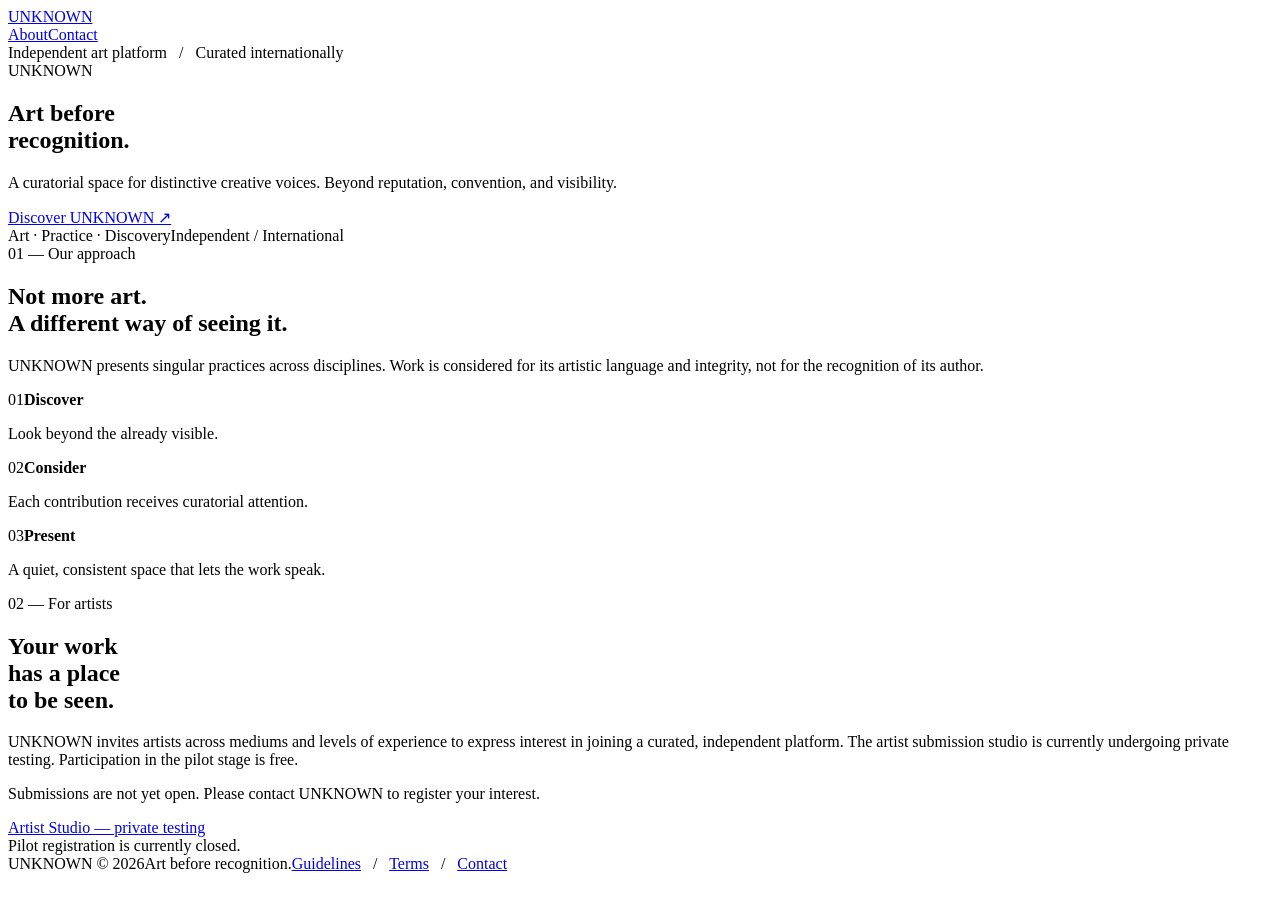
==== index.html @ f6e63b22 "Publish UNKNOWN public preview index.html" ====
<!doctype html><html lang="en"><head><meta charset="utf-8"><meta name="viewport" content="width=device-width,initial-scale=1"><meta name="description" content="UNKNOWN — an independent curatorial art platform. Art before recognition."><title>UNKNOWN — Art before recognition</title><link rel="stylesheet" href="style.css"></head><body><header><a class="brand" href="index.html">UNKNOWN</a><nav class="nav"><a href="about.html">About</a><a href="contact.html">Contact</a></nav></header><div class="wrap"><main><section class="hero"><div class="eyebrow">Independent art platform &nbsp; / &nbsp; Curated internationally</div><div class="hero-center"><div class="hero-word" aria-label="UNKNOWN">UNKNOWN</div><div class="hero-under"><h1>Art before<br>recognition.</h1><div><p>A curatorial space for distinctive creative voices. Beyond reputation, convention, and visibility.</p><a class="link" href="about.html">Discover UNKNOWN ↗</a></div></div></div><div class="hero-bottom"><span class="eyebrow">Art · Practice · Discovery</span><span class="eyebrow">Independent / International</span></div></section><section class="feature" id="approach"><div class="label">01 — Our approach</div><div><h2>Not more art.<br>A different way of seeing it.</h2><p class="body">UNKNOWN presents singular practices across disciplines. Work is considered for its artistic language and integrity, not for the recognition of its author.</p><div class="mini-row"><div><span class="eyebrow">01</span><strong>Discover</strong><p>Look beyond the already visible.</p></div><div><span class="eyebrow">02</span><strong>Consider</strong><p>Each contribution receives curatorial attention.</p></div><div><span class="eyebrow">03</span><strong>Present</strong><p>A quiet, consistent space that lets the work speak.</p></div></div></div></section><section class="entry" id="artists"><div><span class="label">02 — For artists</span><h2>Your work<br>has a place<br>to be seen.</h2></div><div class="entry-right"><p>UNKNOWN invites artists across mediums and levels of experience to express interest in joining a curated, independent platform. The artist submission studio is currently undergoing private testing. Participation in the pilot stage is free.</p><p>Submissions are not yet open. Please contact UNKNOWN to register your interest.</p><a class="email" href="contact.html">Artist Studio — private testing</a><div class="plain">Pilot registration is currently closed.</div></div></section></main><footer class="footer"><span>UNKNOWN © 2026</span><span>Art before recognition.</span><span><a href="guidelines.html">Guidelines</a> &nbsp; / &nbsp; <a href="terms.html">Terms</a> &nbsp; / &nbsp; <a href="contact.html">Contact</a></span></footer></div></body></html>
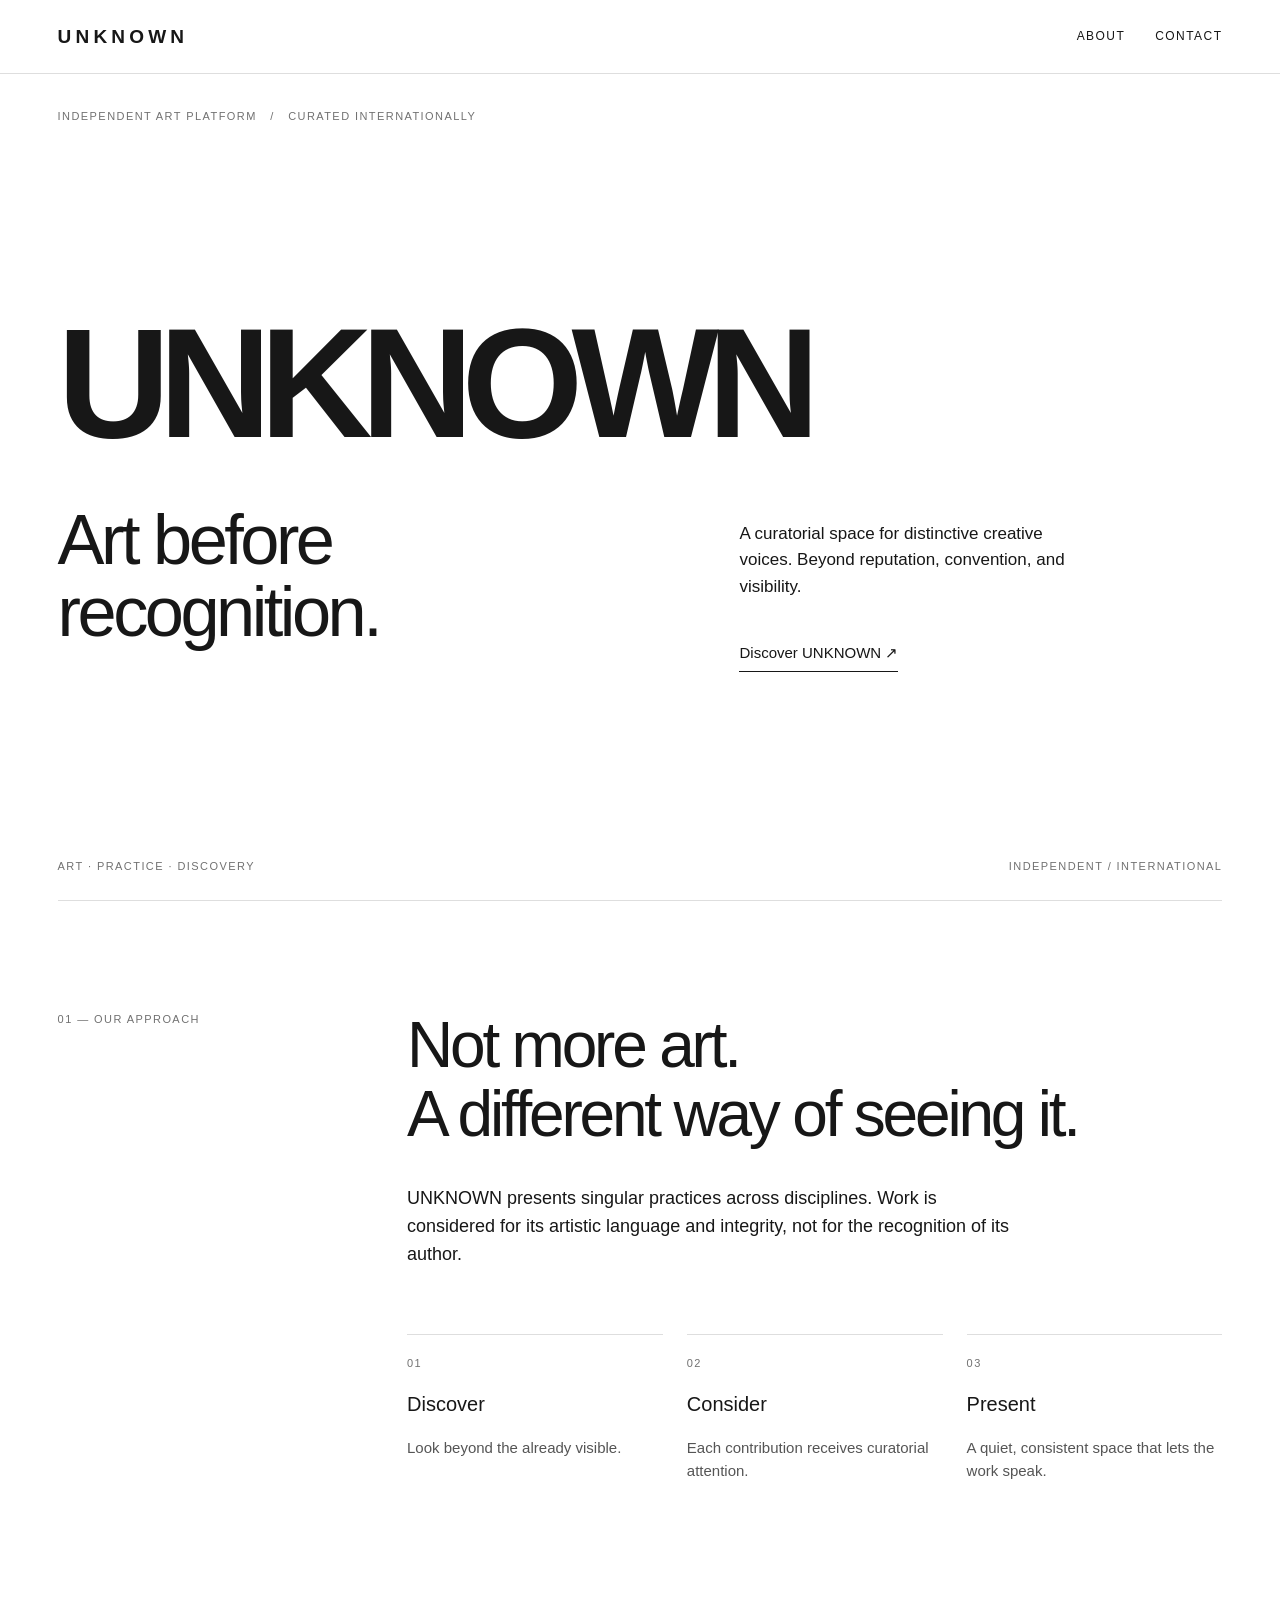
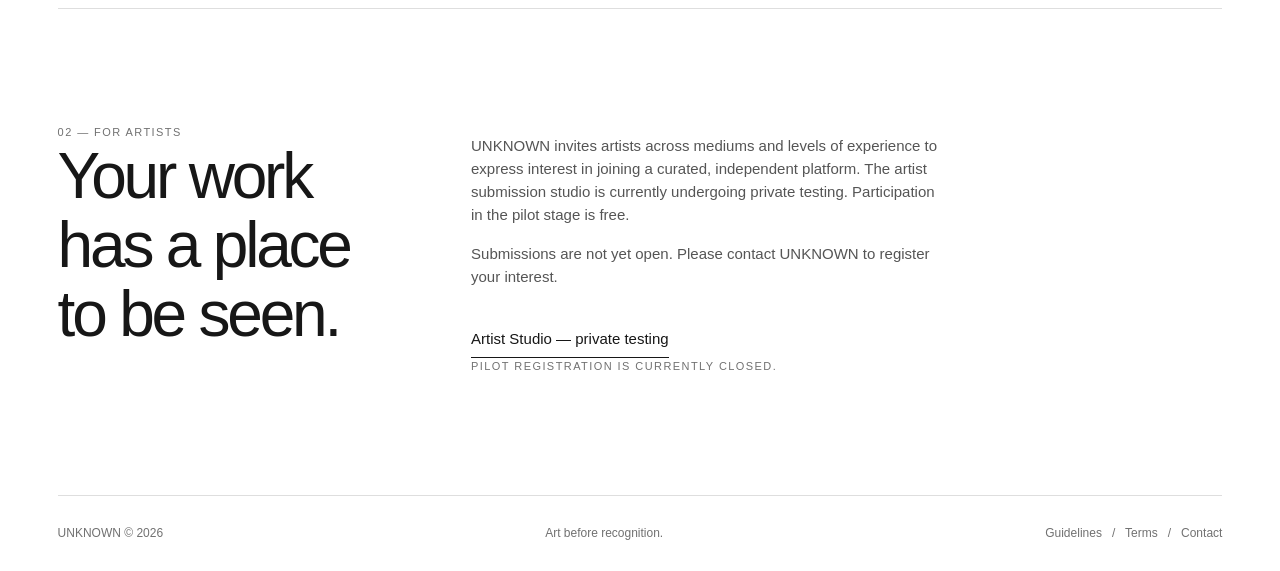
==== commit 8be25283: "Fix UNKNOWN preview appearance with embedded stylesheet" ====
--- a/index.html
+++ b/index.html
@@ -1 +1 @@
-<!doctype html><html lang="en"><head><meta charset="utf-8"><meta name="viewport" content="width=device-width,initial-scale=1"><meta name="description" content="UNKNOWN — an independent curatorial art platform. Art before recognition."><title>UNKNOWN — Art before recognition</title><link rel="stylesheet" href="style.css"></head><body><header><a class="brand" href="index.html">UNKNOWN</a><nav class="nav"><a href="about.html">About</a><a href="contact.html">Contact</a></nav></header><div class="wrap"><main><section class="hero"><div class="eyebrow">Independent art platform &nbsp; / &nbsp; Curated internationally</div><div class="hero-center"><div class="hero-word" aria-label="UNKNOWN">UNKNOWN</div><div class="hero-under"><h1>Art before<br>recognition.</h1><div><p>A curatorial space for distinctive creative voices. Beyond reputation, convention, and visibility.</p><a class="link" href="about.html">Discover UNKNOWN ↗</a></div></div></div><div class="hero-bottom"><span class="eyebrow">Art · Practice · Discovery</span><span class="eyebrow">Independent / International</span></div></section><section class="feature" id="approach"><div class="label">01 — Our approach</div><div><h2>Not more art.<br>A different way of seeing it.</h2><p class="body">UNKNOWN presents singular practices across disciplines. Work is considered for its artistic language and integrity, not for the recognition of its author.</p><div class="mini-row"><div><span class="eyebrow">01</span><strong>Discover</strong><p>Look beyond the already visible.</p></div><div><span class="eyebrow">02</span><strong>Consider</strong><p>Each contribution receives curatorial attention.</p></div><div><span class="eyebrow">03</span><strong>Present</strong><p>A quiet, consistent space that lets the work speak.</p></div></div></div></section><section class="entry" id="artists"><div><span class="label">02 — For artists</span><h2>Your work<br>has a place<br>to be seen.</h2></div><div class="entry-right"><p>UNKNOWN invites artists across mediums and levels of experience to express interest in joining a curated, independent platform. The artist submission studio is currently undergoing private testing. Participation in the pilot stage is free.</p><p>Submissions are not yet open. Please contact UNKNOWN to register your interest.</p><a class="email" href="contact.html">Artist Studio — private testing</a><div class="plain">Pilot registration is currently closed.</div></div></section></main><footer class="footer"><span>UNKNOWN © 2026</span><span>Art before recognition.</span><span><a href="guidelines.html">Guidelines</a> &nbsp; / &nbsp; <a href="terms.html">Terms</a> &nbsp; / &nbsp; <a href="contact.html">Contact</a></span></footer></div></body></html>+<!doctype html><html lang="en"><head><meta charset="utf-8"><meta name="viewport" content="width=device-width,initial-scale=1"><meta name="description" content="UNKNOWN — an independent curatorial art platform. Art before recognition."><title>UNKNOWN — Art before recognition</title><style>:root{--ink:#171717;--paper:#fff;--sub:#717171;--line:#dedede}*{box-sizing:border-box}html{scroll-behavior:smooth}body{margin:0;background:var(--paper);color:var(--ink);font-family:Arial,Helvetica,sans-serif;font-size:15px;line-height:1.55}a{color:inherit;text-decoration:none}a:hover{text-decoration:underline}header{height:74px;padding:0 4.5%;display:flex;align-items:center;justify-content:space-between;border-bottom:1px solid var(--line)}.brand{font-size:19px;font-weight:650;letter-spacing:.22em}.nav{display:flex;gap:30px;font-size:12px;text-transform:uppercase;letter-spacing:.12em}.wrap{margin:auto;max-width:1600px;padding:0 4.5%}.hero{min-height:calc(100vh - 74px);display:flex;flex-direction:column;justify-content:space-between;padding:34px 0 25px}.eyebrow,.label,.plain{font-size:11px;letter-spacing:.13em;text-transform:uppercase;color:var(--sub)}.hero-center{margin:auto 0;width:100%}.hero-word{font-size:clamp(55px,12.2vw,210px);letter-spacing:-.075em;line-height:.93;font-weight:560;white-space:nowrap}.hero-under{display:grid;grid-template-columns:1.2fr 1fr;gap:8vw;padding-top:48px}.hero-under h1{font-size:clamp(34px,5.5vw,78px);font-weight:500;letter-spacing:-.05em;line-height:1.03;margin:0}.hero-under p{max-width:355px;font-size:17px}.link,.email{display:inline-block;margin-top:24px;border-bottom:1px solid var(--ink);padding-bottom:7px}.hero-bottom{display:flex;justify-content:space-between;gap:15px}.feature,.entry{display:grid;grid-template-columns:30% 70%;gap:0;padding:110px 0;border-top:1px solid var(--line)}h2{font-size:clamp(30px,5vw,67px);line-height:1.08;letter-spacing:-.05em;font-weight:450;margin:0 0 36px}.body{font-size:18px;max-width:620px}.mini-row{display:grid;grid-template-columns:repeat(3,minmax(0,1fr));gap:24px;margin-top:65px}.mini-row>div{border-top:1px solid var(--line);padding-top:15px}.mini-row strong{display:block;font-size:20px;font-weight:450;margin:16px 0}.mini-row p,.entry-right p{color:#555;max-width:470px}.entry-right{padding-left:5vw}.footer{border-top:1px solid var(--line);display:flex;justify-content:space-between;gap:20px;padding:28px 0;font-size:12px;color:var(--sub)}main>section:not(.hero){min-height:40vh}main:has(.page) {min-height:75vh}.page{max-width:860px;padding:80px 0 120px}.page h1{font-size:clamp(40px,7vw,86px);font-weight:500;letter-spacing:-.06em}.page p,.page li{font-size:17px;line-height:1.75}.page a{text-decoration:underline}@media(max-width:720px){header{height:65px;padding:0 5%}.wrap{padding:0 5%}.nav{gap:13px;font-size:10px}.brand{font-size:16px}.hero{min-height:calc(100svh - 65px)}.hero-word{font-size:13.2vw}.hero-under{grid-template-columns:1fr;gap:17px;padding-top:38px}.hero-under p{font-size:15px}.hero-bottom{flex-wrap:wrap}.feature,.entry{grid-template-columns:1fr;gap:30px;padding:75px 0}.mini-row{grid-template-columns:1fr;margin-top:40px}.entry-right{padding-left:0}.footer{flex-wrap:wrap}.page{padding:55px 0 90px}}</style></head><body><header><a class="brand" href="index.html">UNKNOWN</a><nav class="nav"><a href="about.html">About</a><a href="contact.html">Contact</a></nav></header><div class="wrap"><main><section class="hero"><div class="eyebrow">Independent art platform &nbsp; / &nbsp; Curated internationally</div><div class="hero-center"><div class="hero-word" aria-label="UNKNOWN">UNKNOWN</div><div class="hero-under"><h1>Art before<br>recognition.</h1><div><p>A curatorial space for distinctive creative voices. Beyond reputation, convention, and visibility.</p><a class="link" href="about.html">Discover UNKNOWN ↗</a></div></div></div><div class="hero-bottom"><span class="eyebrow">Art · Practice · Discovery</span><span class="eyebrow">Independent / International</span></div></section><section class="feature" id="approach"><div class="label">01 — Our approach</div><div><h2>Not more art.<br>A different way of seeing it.</h2><p class="body">UNKNOWN presents singular practices across disciplines. Work is considered for its artistic language and integrity, not for the recognition of its author.</p><div class="mini-row"><div><span class="eyebrow">01</span><strong>Discover</strong><p>Look beyond the already visible.</p></div><div><span class="eyebrow">02</span><strong>Consider</strong><p>Each contribution receives curatorial attention.</p></div><div><span class="eyebrow">03</span><strong>Present</strong><p>A quiet, consistent space that lets the work speak.</p></div></div></div></section><section class="entry" id="artists"><div><span class="label">02 — For artists</span><h2>Your work<br>has a place<br>to be seen.</h2></div><div class="entry-right"><p>UNKNOWN invites artists across mediums and levels of experience to express interest in joining a curated, independent platform. The artist submission studio is currently undergoing private testing. Participation in the pilot stage is free.</p><p>Submissions are not yet open. Please contact UNKNOWN to register your interest.</p><a class="email" href="contact.html">Artist Studio — private testing</a><div class="plain">Pilot registration is currently closed.</div></div></section></main><footer class="footer"><span>UNKNOWN © 2026</span><span>Art before recognition.</span><span><a href="guidelines.html">Guidelines</a> &nbsp; / &nbsp; <a href="terms.html">Terms</a> &nbsp; / &nbsp; <a href="contact.html">Contact</a></span></footer></div></body></html>
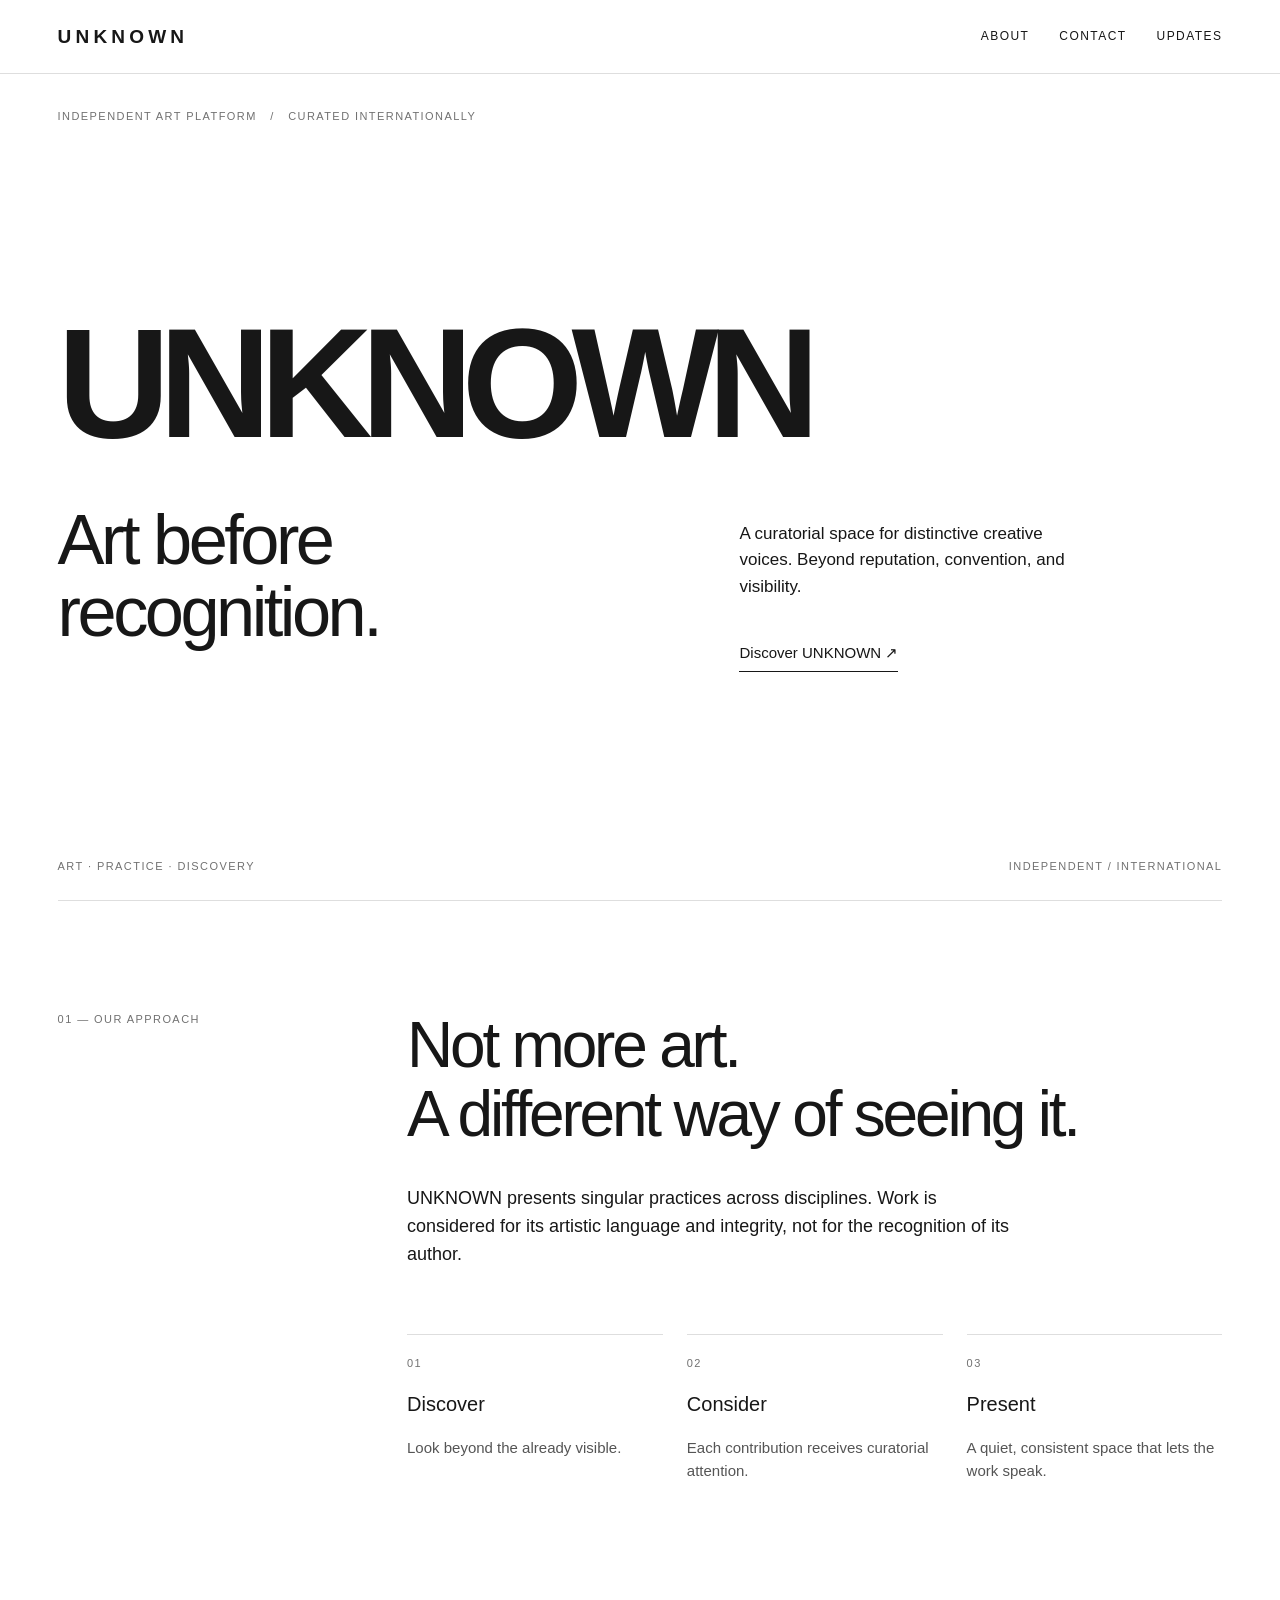
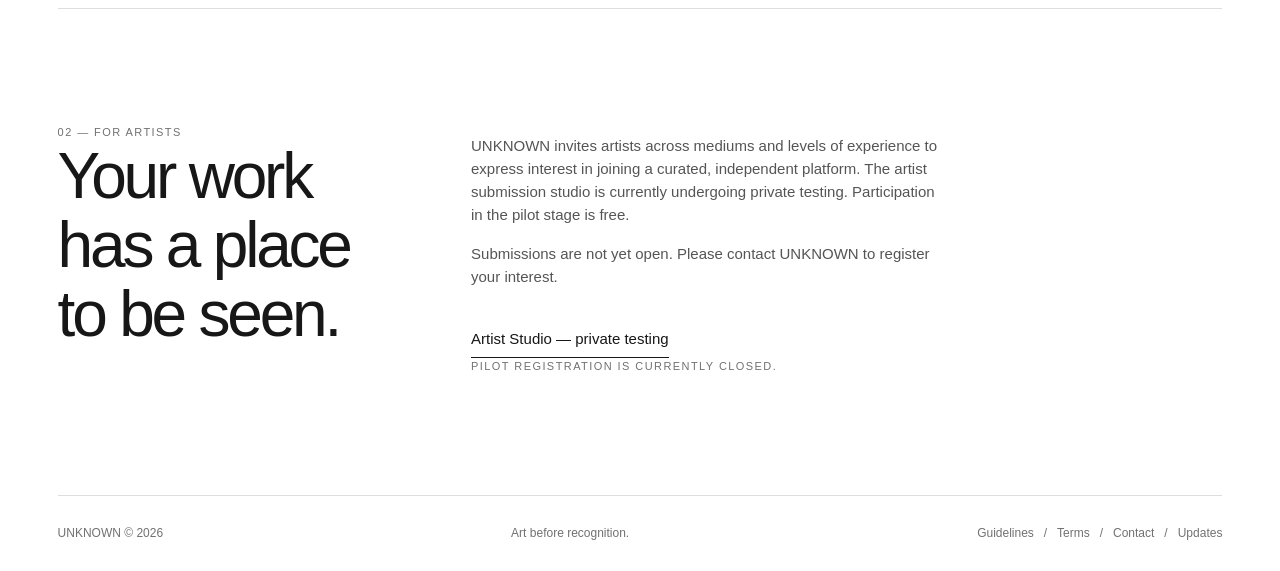
==== commit d0ce86d9: "Link UNKNOWN updates interest form from main navigation" ====
--- a/index.html
+++ b/index.html
@@ -1 +1 @@
-<!doctype html><html lang="en"><head><meta charset="utf-8"><meta name="viewport" content="width=device-width,initial-scale=1"><meta name="description" content="UNKNOWN — an independent curatorial art platform. Art before recognition."><title>UNKNOWN — Art before recognition</title><style>:root{--ink:#171717;--paper:#fff;--sub:#717171;--line:#dedede}*{box-sizing:border-box}html{scroll-behavior:smooth}body{margin:0;background:var(--paper);color:var(--ink);font-family:Arial,Helvetica,sans-serif;font-size:15px;line-height:1.55}a{color:inherit;text-decoration:none}a:hover{text-decoration:underline}header{height:74px;padding:0 4.5%;display:flex;align-items:center;justify-content:space-between;border-bottom:1px solid var(--line)}.brand{font-size:19px;font-weight:650;letter-spacing:.22em}.nav{display:flex;gap:30px;font-size:12px;text-transform:uppercase;letter-spacing:.12em}.wrap{margin:auto;max-width:1600px;padding:0 4.5%}.hero{min-height:calc(100vh - 74px);display:flex;flex-direction:column;justify-content:space-between;padding:34px 0 25px}.eyebrow,.label,.plain{font-size:11px;letter-spacing:.13em;text-transform:uppercase;color:var(--sub)}.hero-center{margin:auto 0;width:100%}.hero-word{font-size:clamp(55px,12.2vw,210px);letter-spacing:-.075em;line-height:.93;font-weight:560;white-space:nowrap}.hero-under{display:grid;grid-template-columns:1.2fr 1fr;gap:8vw;padding-top:48px}.hero-under h1{font-size:clamp(34px,5.5vw,78px);font-weight:500;letter-spacing:-.05em;line-height:1.03;margin:0}.hero-under p{max-width:355px;font-size:17px}.link,.email{display:inline-block;margin-top:24px;border-bottom:1px solid var(--ink);padding-bottom:7px}.hero-bottom{display:flex;justify-content:space-between;gap:15px}.feature,.entry{display:grid;grid-template-columns:30% 70%;gap:0;padding:110px 0;border-top:1px solid var(--line)}h2{font-size:clamp(30px,5vw,67px);line-height:1.08;letter-spacing:-.05em;font-weight:450;margin:0 0 36px}.body{font-size:18px;max-width:620px}.mini-row{display:grid;grid-template-columns:repeat(3,minmax(0,1fr));gap:24px;margin-top:65px}.mini-row>div{border-top:1px solid var(--line);padding-top:15px}.mini-row strong{display:block;font-size:20px;font-weight:450;margin:16px 0}.mini-row p,.entry-right p{color:#555;max-width:470px}.entry-right{padding-left:5vw}.footer{border-top:1px solid var(--line);display:flex;justify-content:space-between;gap:20px;padding:28px 0;font-size:12px;color:var(--sub)}main>section:not(.hero){min-height:40vh}main:has(.page) {min-height:75vh}.page{max-width:860px;padding:80px 0 120px}.page h1{font-size:clamp(40px,7vw,86px);font-weight:500;letter-spacing:-.06em}.page p,.page li{font-size:17px;line-height:1.75}.page a{text-decoration:underline}@media(max-width:720px){header{height:65px;padding:0 5%}.wrap{padding:0 5%}.nav{gap:13px;font-size:10px}.brand{font-size:16px}.hero{min-height:calc(100svh - 65px)}.hero-word{font-size:13.2vw}.hero-under{grid-template-columns:1fr;gap:17px;padding-top:38px}.hero-under p{font-size:15px}.hero-bottom{flex-wrap:wrap}.feature,.entry{grid-template-columns:1fr;gap:30px;padding:75px 0}.mini-row{grid-template-columns:1fr;margin-top:40px}.entry-right{padding-left:0}.footer{flex-wrap:wrap}.page{padding:55px 0 90px}}</style></head><body><header><a class="brand" href="index.html">UNKNOWN</a><nav class="nav"><a href="about.html">About</a><a href="contact.html">Contact</a></nav></header><div class="wrap"><main><section class="hero"><div class="eyebrow">Independent art platform &nbsp; / &nbsp; Curated internationally</div><div class="hero-center"><div class="hero-word" aria-label="UNKNOWN">UNKNOWN</div><div class="hero-under"><h1>Art before<br>recognition.</h1><div><p>A curatorial space for distinctive creative voices. Beyond reputation, convention, and visibility.</p><a class="link" href="about.html">Discover UNKNOWN ↗</a></div></div></div><div class="hero-bottom"><span class="eyebrow">Art · Practice · Discovery</span><span class="eyebrow">Independent / International</span></div></section><section class="feature" id="approach"><div class="label">01 — Our approach</div><div><h2>Not more art.<br>A different way of seeing it.</h2><p class="body">UNKNOWN presents singular practices across disciplines. Work is considered for its artistic language and integrity, not for the recognition of its author.</p><div class="mini-row"><div><span class="eyebrow">01</span><strong>Discover</strong><p>Look beyond the already visible.</p></div><div><span class="eyebrow">02</span><strong>Consider</strong><p>Each contribution receives curatorial attention.</p></div><div><span class="eyebrow">03</span><strong>Present</strong><p>A quiet, consistent space that lets the work speak.</p></div></div></div></section><section class="entry" id="artists"><div><span class="label">02 — For artists</span><h2>Your work<br>has a place<br>to be seen.</h2></div><div class="entry-right"><p>UNKNOWN invites artists across mediums and levels of experience to express interest in joining a curated, independent platform. The artist submission studio is currently undergoing private testing. Participation in the pilot stage is free.</p><p>Submissions are not yet open. Please contact UNKNOWN to register your interest.</p><a class="email" href="contact.html">Artist Studio — private testing</a><div class="plain">Pilot registration is currently closed.</div></div></section></main><footer class="footer"><span>UNKNOWN © 2026</span><span>Art before recognition.</span><span><a href="guidelines.html">Guidelines</a> &nbsp; / &nbsp; <a href="terms.html">Terms</a> &nbsp; / &nbsp; <a href="contact.html">Contact</a></span></footer></div></body></html>+<!doctype html><html lang="en"><head><meta charset="utf-8"><meta name="viewport" content="width=device-width,initial-scale=1"><meta name="description" content="UNKNOWN — an independent curatorial art platform. Art before recognition."><title>UNKNOWN — Art before recognition</title><style>:root{--ink:#171717;--paper:#fff;--sub:#717171;--line:#dedede}*{box-sizing:border-box}html{scroll-behavior:smooth}body{margin:0;background:var(--paper);color:var(--ink);font-family:Arial,Helvetica,sans-serif;font-size:15px;line-height:1.55}a{color:inherit;text-decoration:none}a:hover{text-decoration:underline}header{height:74px;padding:0 4.5%;display:flex;align-items:center;justify-content:space-between;border-bottom:1px solid var(--line)}.brand{font-size:19px;font-weight:650;letter-spacing:.22em}.nav{display:flex;gap:30px;font-size:12px;text-transform:uppercase;letter-spacing:.12em}.wrap{margin:auto;max-width:1600px;padding:0 4.5%}.hero{min-height:calc(100vh - 74px);display:flex;flex-direction:column;justify-content:space-between;padding:34px 0 25px}.eyebrow,.label,.plain{font-size:11px;letter-spacing:.13em;text-transform:uppercase;color:var(--sub)}.hero-center{margin:auto 0;width:100%}.hero-word{font-size:clamp(55px,12.2vw,210px);letter-spacing:-.075em;line-height:.93;font-weight:560;white-space:nowrap}.hero-under{display:grid;grid-template-columns:1.2fr 1fr;gap:8vw;padding-top:48px}.hero-under h1{font-size:clamp(34px,5.5vw,78px);font-weight:500;letter-spacing:-.05em;line-height:1.03;margin:0}.hero-under p{max-width:355px;font-size:17px}.link,.email{display:inline-block;margin-top:24px;border-bottom:1px solid var(--ink);padding-bottom:7px}.hero-bottom{display:flex;justify-content:space-between;gap:15px}.feature,.entry{display:grid;grid-template-columns:30% 70%;gap:0;padding:110px 0;border-top:1px solid var(--line)}h2{font-size:clamp(30px,5vw,67px);line-height:1.08;letter-spacing:-.05em;font-weight:450;margin:0 0 36px}.body{font-size:18px;max-width:620px}.mini-row{display:grid;grid-template-columns:repeat(3,minmax(0,1fr));gap:24px;margin-top:65px}.mini-row>div{border-top:1px solid var(--line);padding-top:15px}.mini-row strong{display:block;font-size:20px;font-weight:450;margin:16px 0}.mini-row p,.entry-right p{color:#555;max-width:470px}.entry-right{padding-left:5vw}.footer{border-top:1px solid var(--line);display:flex;justify-content:space-between;gap:20px;padding:28px 0;font-size:12px;color:var(--sub)}main>section:not(.hero){min-height:40vh}main:has(.page) {min-height:75vh}.page{max-width:860px;padding:80px 0 120px}.page h1{font-size:clamp(40px,7vw,86px);font-weight:500;letter-spacing:-.06em}.page p,.page li{font-size:17px;line-height:1.75}.page a{text-decoration:underline}@media(max-width:720px){header{height:65px;padding:0 5%}.wrap{padding:0 5%}.nav{gap:13px;font-size:10px}.brand{font-size:16px}.hero{min-height:calc(100svh - 65px)}.hero-word{font-size:13.2vw}.hero-under{grid-template-columns:1fr;gap:17px;padding-top:38px}.hero-under p{font-size:15px}.hero-bottom{flex-wrap:wrap}.feature,.entry{grid-template-columns:1fr;gap:30px;padding:75px 0}.mini-row{grid-template-columns:1fr;margin-top:40px}.entry-right{padding-left:0}.footer{flex-wrap:wrap}.page{padding:55px 0 90px}}</style></head><body><header><a class="brand" href="index.html">UNKNOWN</a><nav class="nav"><a href="about.html">About</a><a href="contact.html">Contact</a><a href="updates.html">Updates</a></nav></header><div class="wrap"><main><section class="hero"><div class="eyebrow">Independent art platform &nbsp; / &nbsp; Curated internationally</div><div class="hero-center"><div class="hero-word" aria-label="UNKNOWN">UNKNOWN</div><div class="hero-under"><h1>Art before<br>recognition.</h1><div><p>A curatorial space for distinctive creative voices. Beyond reputation, convention, and visibility.</p><a class="link" href="about.html">Discover UNKNOWN ↗</a></div></div></div><div class="hero-bottom"><span class="eyebrow">Art · Practice · Discovery</span><span class="eyebrow">Independent / International</span></div></section><section class="feature" id="approach"><div class="label">01 — Our approach</div><div><h2>Not more art.<br>A different way of seeing it.</h2><p class="body">UNKNOWN presents singular practices across disciplines. Work is considered for its artistic language and integrity, not for the recognition of its author.</p><div class="mini-row"><div><span class="eyebrow">01</span><strong>Discover</strong><p>Look beyond the already visible.</p></div><div><span class="eyebrow">02</span><strong>Consider</strong><p>Each contribution receives curatorial attention.</p></div><div><span class="eyebrow">03</span><strong>Present</strong><p>A quiet, consistent space that lets the work speak.</p></div></div></div></section><section class="entry" id="artists"><div><span class="label">02 — For artists</span><h2>Your work<br>has a place<br>to be seen.</h2></div><div class="entry-right"><p>UNKNOWN invites artists across mediums and levels of experience to express interest in joining a curated, independent platform. The artist submission studio is currently undergoing private testing. Participation in the pilot stage is free.</p><p>Submissions are not yet open. Please contact UNKNOWN to register your interest.</p><a class="email" href="contact.html">Artist Studio — private testing</a><div class="plain">Pilot registration is currently closed.</div></div></section></main><footer class="footer"><span>UNKNOWN © 2026</span><span>Art before recognition.</span><span><a href="guidelines.html">Guidelines</a> &nbsp; / &nbsp; <a href="terms.html">Terms</a> &nbsp; / &nbsp; <a href="contact.html">Contact</a> &nbsp; / &nbsp; <a href="updates.html">Updates</a></span></footer></div></body></html>
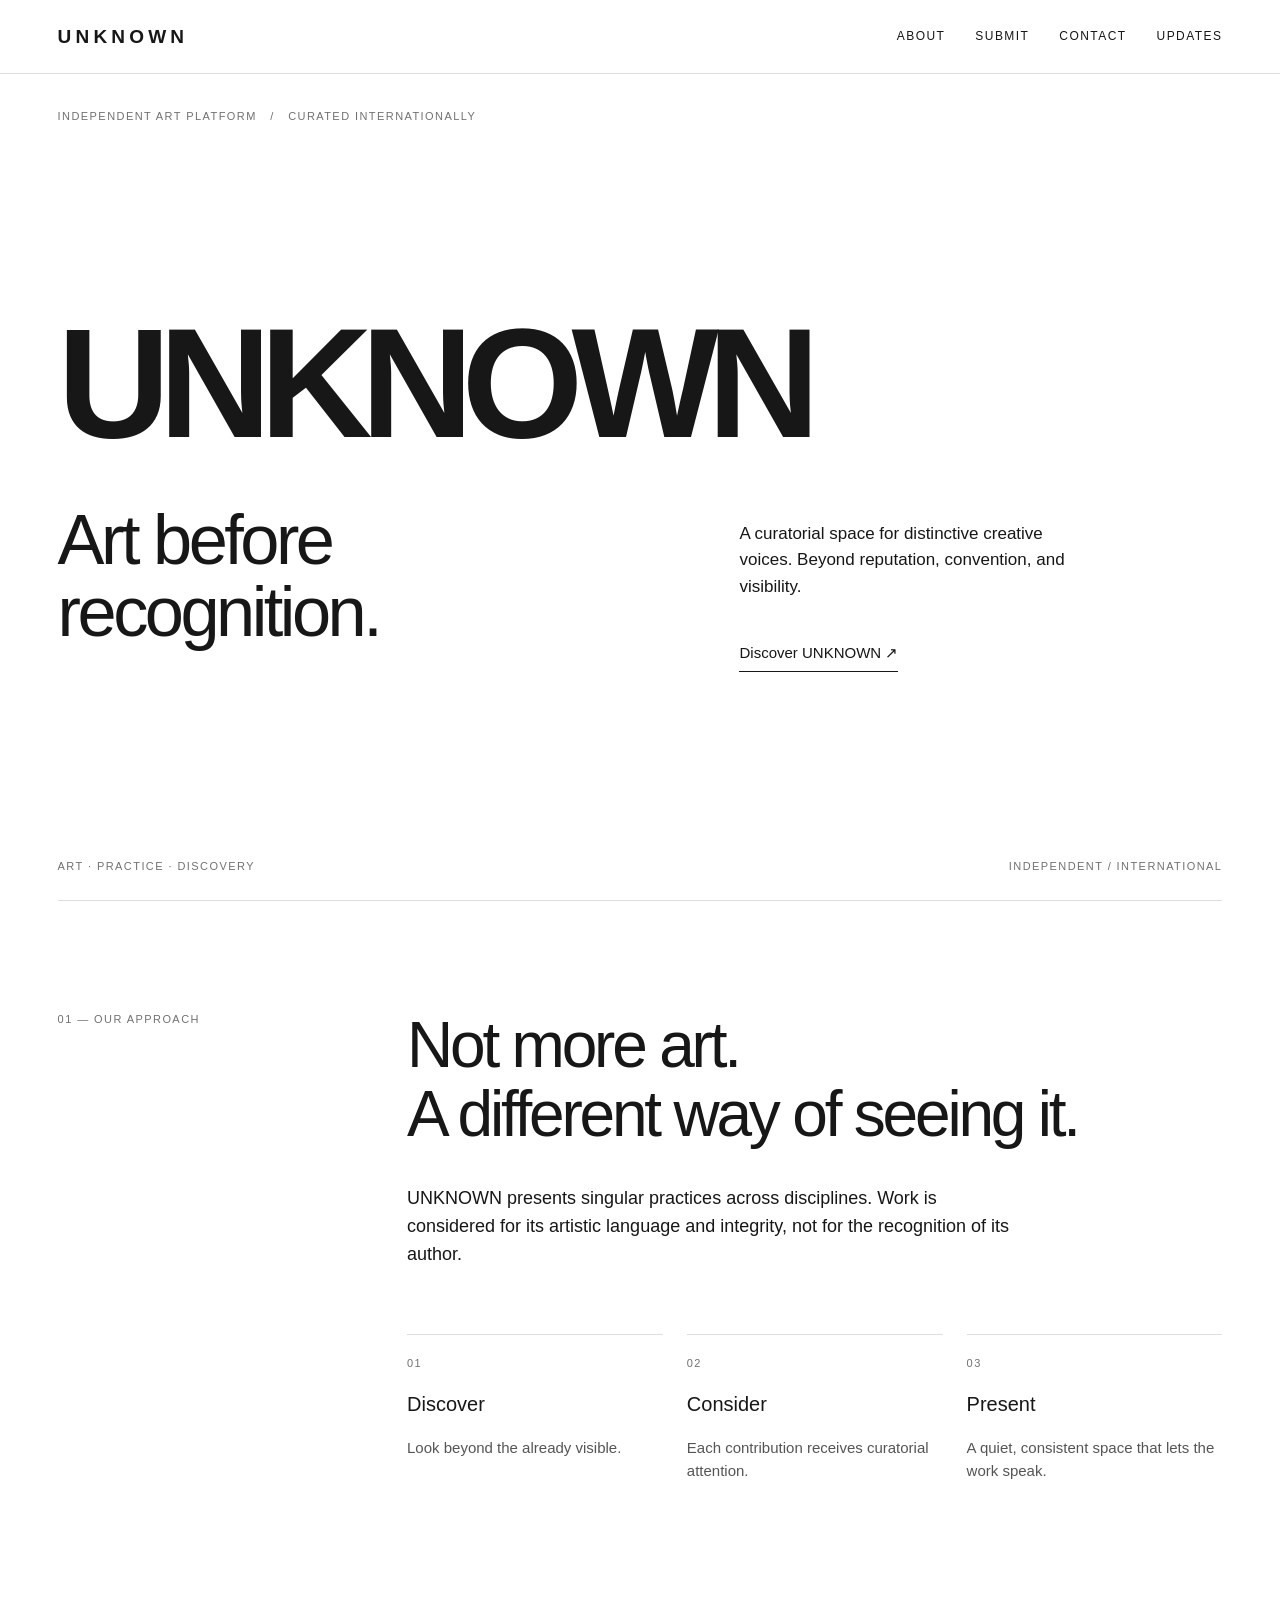
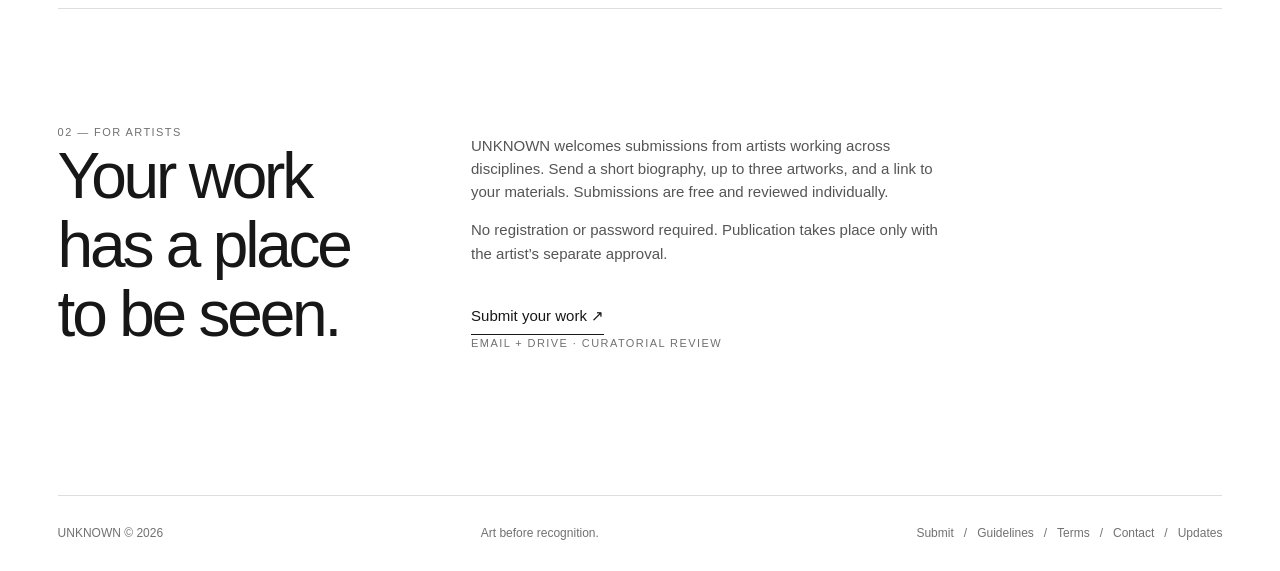
==== commit 6f683bae: "Switch UNKNOWN public submission workflow to email and artist-owned Drive" ====
--- a/index.html
+++ b/index.html
@@ -1 +1 @@
-<!doctype html><html lang="en"><head><meta charset="utf-8"><meta name="viewport" content="width=device-width,initial-scale=1"><meta name="description" content="UNKNOWN — an independent curatorial art platform. Art before recognition."><title>UNKNOWN — Art before recognition</title><style>:root{--ink:#171717;--paper:#fff;--sub:#717171;--line:#dedede}*{box-sizing:border-box}html{scroll-behavior:smooth}body{margin:0;background:var(--paper);color:var(--ink);font-family:Arial,Helvetica,sans-serif;font-size:15px;line-height:1.55}a{color:inherit;text-decoration:none}a:hover{text-decoration:underline}header{height:74px;padding:0 4.5%;display:flex;align-items:center;justify-content:space-between;border-bottom:1px solid var(--line)}.brand{font-size:19px;font-weight:650;letter-spacing:.22em}.nav{display:flex;gap:30px;font-size:12px;text-transform:uppercase;letter-spacing:.12em}.wrap{margin:auto;max-width:1600px;padding:0 4.5%}.hero{min-height:calc(100vh - 74px);display:flex;flex-direction:column;justify-content:space-between;padding:34px 0 25px}.eyebrow,.label,.plain{font-size:11px;letter-spacing:.13em;text-transform:uppercase;color:var(--sub)}.hero-center{margin:auto 0;width:100%}.hero-word{font-size:clamp(55px,12.2vw,210px);letter-spacing:-.075em;line-height:.93;font-weight:560;white-space:nowrap}.hero-under{display:grid;grid-template-columns:1.2fr 1fr;gap:8vw;padding-top:48px}.hero-under h1{font-size:clamp(34px,5.5vw,78px);font-weight:500;letter-spacing:-.05em;line-height:1.03;margin:0}.hero-under p{max-width:355px;font-size:17px}.link,.email{display:inline-block;margin-top:24px;border-bottom:1px solid var(--ink);padding-bottom:7px}.hero-bottom{display:flex;justify-content:space-between;gap:15px}.feature,.entry{display:grid;grid-template-columns:30% 70%;gap:0;padding:110px 0;border-top:1px solid var(--line)}h2{font-size:clamp(30px,5vw,67px);line-height:1.08;letter-spacing:-.05em;font-weight:450;margin:0 0 36px}.body{font-size:18px;max-width:620px}.mini-row{display:grid;grid-template-columns:repeat(3,minmax(0,1fr));gap:24px;margin-top:65px}.mini-row>div{border-top:1px solid var(--line);padding-top:15px}.mini-row strong{display:block;font-size:20px;font-weight:450;margin:16px 0}.mini-row p,.entry-right p{color:#555;max-width:470px}.entry-right{padding-left:5vw}.footer{border-top:1px solid var(--line);display:flex;justify-content:space-between;gap:20px;padding:28px 0;font-size:12px;color:var(--sub)}main>section:not(.hero){min-height:40vh}main:has(.page) {min-height:75vh}.page{max-width:860px;padding:80px 0 120px}.page h1{font-size:clamp(40px,7vw,86px);font-weight:500;letter-spacing:-.06em}.page p,.page li{font-size:17px;line-height:1.75}.page a{text-decoration:underline}@media(max-width:720px){header{height:65px;padding:0 5%}.wrap{padding:0 5%}.nav{gap:13px;font-size:10px}.brand{font-size:16px}.hero{min-height:calc(100svh - 65px)}.hero-word{font-size:13.2vw}.hero-under{grid-template-columns:1fr;gap:17px;padding-top:38px}.hero-under p{font-size:15px}.hero-bottom{flex-wrap:wrap}.feature,.entry{grid-template-columns:1fr;gap:30px;padding:75px 0}.mini-row{grid-template-columns:1fr;margin-top:40px}.entry-right{padding-left:0}.footer{flex-wrap:wrap}.page{padding:55px 0 90px}}</style></head><body><header><a class="brand" href="index.html">UNKNOWN</a><nav class="nav"><a href="about.html">About</a><a href="contact.html">Contact</a><a href="updates.html">Updates</a></nav></header><div class="wrap"><main><section class="hero"><div class="eyebrow">Independent art platform &nbsp; / &nbsp; Curated internationally</div><div class="hero-center"><div class="hero-word" aria-label="UNKNOWN">UNKNOWN</div><div class="hero-under"><h1>Art before<br>recognition.</h1><div><p>A curatorial space for distinctive creative voices. Beyond reputation, convention, and visibility.</p><a class="link" href="about.html">Discover UNKNOWN ↗</a></div></div></div><div class="hero-bottom"><span class="eyebrow">Art · Practice · Discovery</span><span class="eyebrow">Independent / International</span></div></section><section class="feature" id="approach"><div class="label">01 — Our approach</div><div><h2>Not more art.<br>A different way of seeing it.</h2><p class="body">UNKNOWN presents singular practices across disciplines. Work is considered for its artistic language and integrity, not for the recognition of its author.</p><div class="mini-row"><div><span class="eyebrow">01</span><strong>Discover</strong><p>Look beyond the already visible.</p></div><div><span class="eyebrow">02</span><strong>Consider</strong><p>Each contribution receives curatorial attention.</p></div><div><span class="eyebrow">03</span><strong>Present</strong><p>A quiet, consistent space that lets the work speak.</p></div></div></div></section><section class="entry" id="artists"><div><span class="label">02 — For artists</span><h2>Your work<br>has a place<br>to be seen.</h2></div><div class="entry-right"><p>UNKNOWN invites artists across mediums and levels of experience to express interest in joining a curated, independent platform. The artist submission studio is currently undergoing private testing. Participation in the pilot stage is free.</p><p>Submissions are not yet open. Please contact UNKNOWN to register your interest.</p><a class="email" href="contact.html">Artist Studio — private testing</a><div class="plain">Pilot registration is currently closed.</div></div></section></main><footer class="footer"><span>UNKNOWN © 2026</span><span>Art before recognition.</span><span><a href="guidelines.html">Guidelines</a> &nbsp; / &nbsp; <a href="terms.html">Terms</a> &nbsp; / &nbsp; <a href="contact.html">Contact</a> &nbsp; / &nbsp; <a href="updates.html">Updates</a></span></footer></div></body></html>+<!doctype html><html lang="en"><head><meta charset="utf-8"><meta name="viewport" content="width=device-width,initial-scale=1"><meta name="description" content="UNKNOWN — an independent curatorial art platform. Art before recognition."><title>UNKNOWN — Art before recognition</title><style>:root{--ink:#171717;--paper:#fff;--sub:#717171;--line:#dedede}*{box-sizing:border-box}html{scroll-behavior:smooth}body{margin:0;background:var(--paper);color:var(--ink);font-family:Arial,Helvetica,sans-serif;font-size:15px;line-height:1.55}a{color:inherit;text-decoration:none}a:hover{text-decoration:underline}header{height:74px;padding:0 4.5%;display:flex;align-items:center;justify-content:space-between;border-bottom:1px solid var(--line)}.brand{font-size:19px;font-weight:650;letter-spacing:.22em}.nav{display:flex;gap:30px;font-size:12px;text-transform:uppercase;letter-spacing:.12em}.wrap{margin:auto;max-width:1600px;padding:0 4.5%}.hero{min-height:calc(100vh - 74px);display:flex;flex-direction:column;justify-content:space-between;padding:34px 0 25px}.eyebrow,.label,.plain{font-size:11px;letter-spacing:.13em;text-transform:uppercase;color:var(--sub)}.hero-center{margin:auto 0;width:100%}.hero-word{font-size:clamp(55px,12.2vw,210px);letter-spacing:-.075em;line-height:.93;font-weight:560;white-space:nowrap}.hero-under{display:grid;grid-template-columns:1.2fr 1fr;gap:8vw;padding-top:48px}.hero-under h1{font-size:clamp(34px,5.5vw,78px);font-weight:500;letter-spacing:-.05em;line-height:1.03;margin:0}.hero-under p{max-width:355px;font-size:17px}.link,.email{display:inline-block;margin-top:24px;border-bottom:1px solid var(--ink);padding-bottom:7px}.hero-bottom{display:flex;justify-content:space-between;gap:15px}.feature,.entry{display:grid;grid-template-columns:30% 70%;gap:0;padding:110px 0;border-top:1px solid var(--line)}h2{font-size:clamp(30px,5vw,67px);line-height:1.08;letter-spacing:-.05em;font-weight:450;margin:0 0 36px}.body{font-size:18px;max-width:620px}.mini-row{display:grid;grid-template-columns:repeat(3,minmax(0,1fr));gap:24px;margin-top:65px}.mini-row>div{border-top:1px solid var(--line);padding-top:15px}.mini-row strong{display:block;font-size:20px;font-weight:450;margin:16px 0}.mini-row p,.entry-right p{color:#555;max-width:470px}.entry-right{padding-left:5vw}.footer{border-top:1px solid var(--line);display:flex;justify-content:space-between;gap:20px;padding:28px 0;font-size:12px;color:var(--sub)}main>section:not(.hero){min-height:40vh}main:has(.page) {min-height:75vh}.page{max-width:860px;padding:80px 0 120px}.page h1{font-size:clamp(40px,7vw,86px);font-weight:500;letter-spacing:-.06em}.page p,.page li{font-size:17px;line-height:1.75}.page a{text-decoration:underline}@media(max-width:720px){header{height:65px;padding:0 5%}.wrap{padding:0 5%}.nav{gap:13px;font-size:10px}.brand{font-size:16px}.hero{min-height:calc(100svh - 65px)}.hero-word{font-size:13.2vw}.hero-under{grid-template-columns:1fr;gap:17px;padding-top:38px}.hero-under p{font-size:15px}.hero-bottom{flex-wrap:wrap}.feature,.entry{grid-template-columns:1fr;gap:30px;padding:75px 0}.mini-row{grid-template-columns:1fr;margin-top:40px}.entry-right{padding-left:0}.footer{flex-wrap:wrap}.page{padding:55px 0 90px}}</style></head><body><header><a class="brand" href="index.html">UNKNOWN</a><nav class="nav"><a href="about.html">About</a><a href="submit.html">Submit</a><a href="contact.html">Contact</a><a href="updates.html">Updates</a></nav></header><div class="wrap"><main><section class="hero"><div class="eyebrow">Independent art platform &nbsp; / &nbsp; Curated internationally</div><div class="hero-center"><div class="hero-word" aria-label="UNKNOWN">UNKNOWN</div><div class="hero-under"><h1>Art before<br>recognition.</h1><div><p>A curatorial space for distinctive creative voices. Beyond reputation, convention, and visibility.</p><a class="link" href="about.html">Discover UNKNOWN ↗</a></div></div></div><div class="hero-bottom"><span class="eyebrow">Art · Practice · Discovery</span><span class="eyebrow">Independent / International</span></div></section><section class="feature" id="approach"><div class="label">01 — Our approach</div><div><h2>Not more art.<br>A different way of seeing it.</h2><p class="body">UNKNOWN presents singular practices across disciplines. Work is considered for its artistic language and integrity, not for the recognition of its author.</p><div class="mini-row"><div><span class="eyebrow">01</span><strong>Discover</strong><p>Look beyond the already visible.</p></div><div><span class="eyebrow">02</span><strong>Consider</strong><p>Each contribution receives curatorial attention.</p></div><div><span class="eyebrow">03</span><strong>Present</strong><p>A quiet, consistent space that lets the work speak.</p></div></div></div></section><section class="entry" id="artists"><div><span class="label">02 — For artists</span><h2>Your work<br>has a place<br>to be seen.</h2></div><div class="entry-right"><p>UNKNOWN welcomes submissions from artists working across disciplines. Send a short biography, up to three artworks, and a link to your materials. Submissions are free and reviewed individually.</p><p>No registration or password required. Publication takes place only with the artist’s separate approval.</p><a class="email" href="submit.html">Submit your work ↗</a><div class="plain">Email + Drive · Curatorial review</div></div></section></main><footer class="footer"><span>UNKNOWN © 2026</span><span>Art before recognition.</span><span><a href="submit.html">Submit</a> &nbsp; / &nbsp; <a href="guidelines.html">Guidelines</a> &nbsp; / &nbsp; <a href="terms.html">Terms</a> &nbsp; / &nbsp; <a href="contact.html">Contact</a> &nbsp; / &nbsp; <a href="updates.html">Updates</a></span></footer></div></body></html>
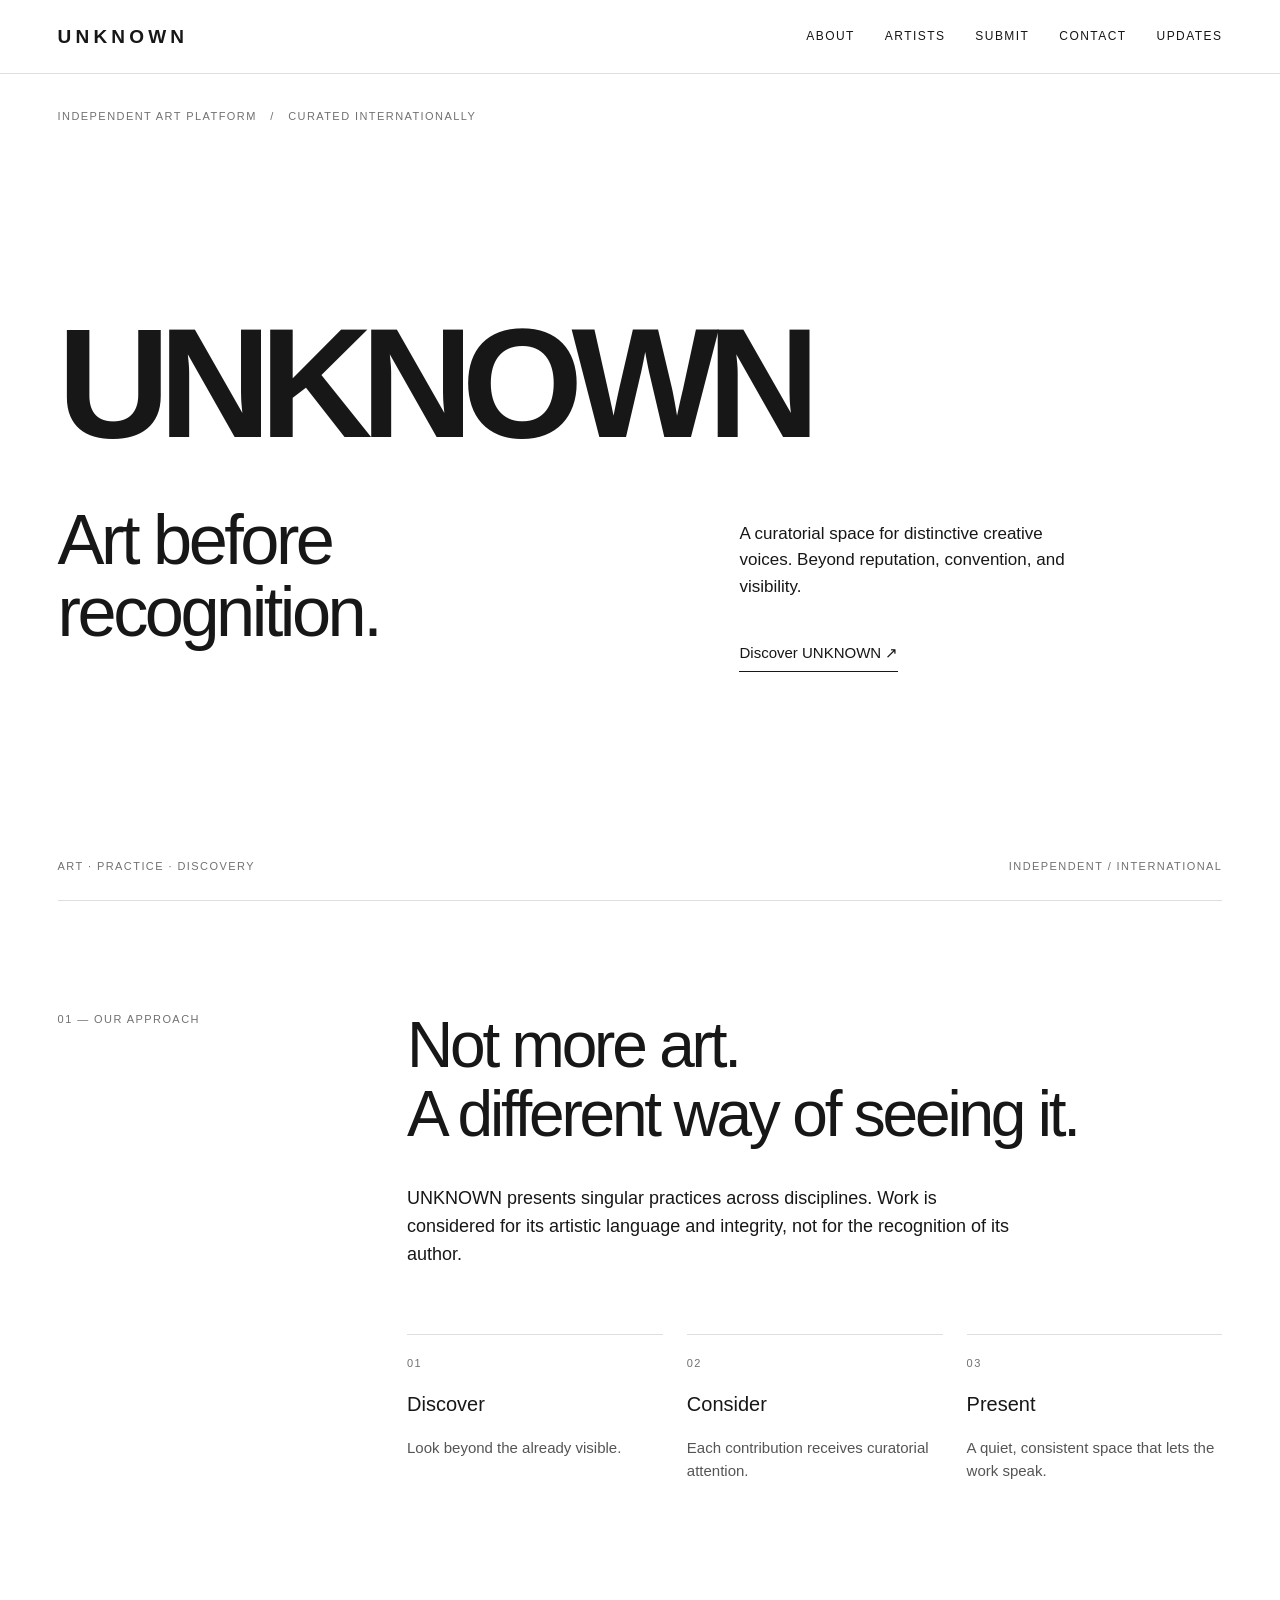
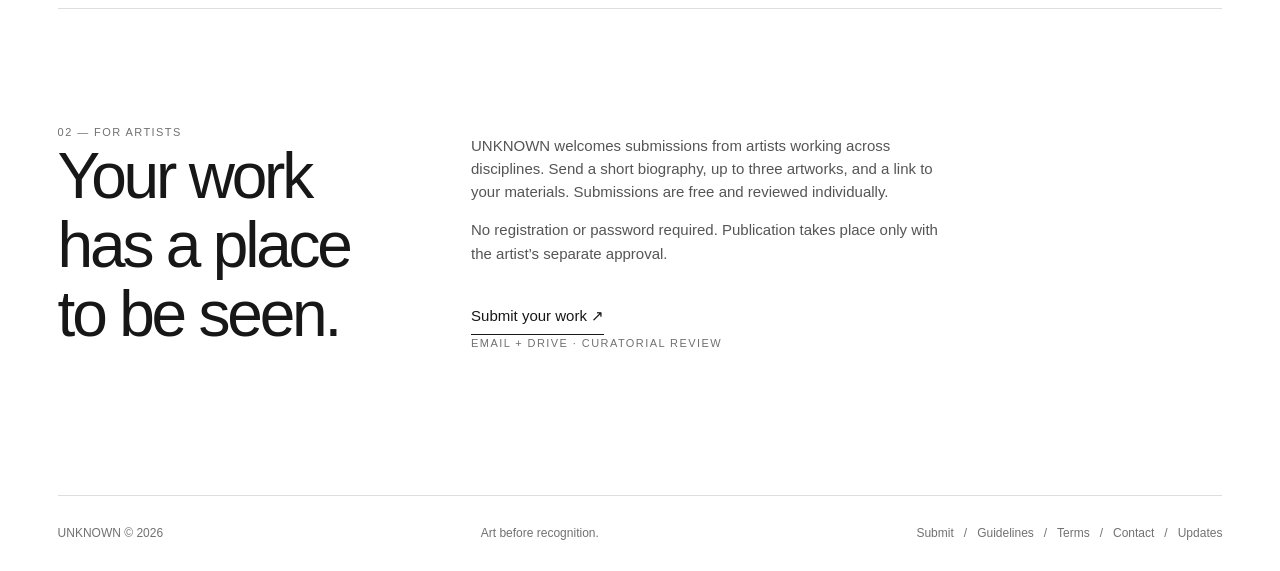
==== commit 8f96ca9a: "Connect public UNKNOWN navigation to selected artists directory" ====
--- a/index.html
+++ b/index.html
@@ -1 +1 @@
-<!doctype html><html lang="en"><head><meta charset="utf-8"><meta name="viewport" content="width=device-width,initial-scale=1"><meta name="description" content="UNKNOWN — an independent curatorial art platform. Art before recognition."><title>UNKNOWN — Art before recognition</title><style>:root{--ink:#171717;--paper:#fff;--sub:#717171;--line:#dedede}*{box-sizing:border-box}html{scroll-behavior:smooth}body{margin:0;background:var(--paper);color:var(--ink);font-family:Arial,Helvetica,sans-serif;font-size:15px;line-height:1.55}a{color:inherit;text-decoration:none}a:hover{text-decoration:underline}header{height:74px;padding:0 4.5%;display:flex;align-items:center;justify-content:space-between;border-bottom:1px solid var(--line)}.brand{font-size:19px;font-weight:650;letter-spacing:.22em}.nav{display:flex;gap:30px;font-size:12px;text-transform:uppercase;letter-spacing:.12em}.wrap{margin:auto;max-width:1600px;padding:0 4.5%}.hero{min-height:calc(100vh - 74px);display:flex;flex-direction:column;justify-content:space-between;padding:34px 0 25px}.eyebrow,.label,.plain{font-size:11px;letter-spacing:.13em;text-transform:uppercase;color:var(--sub)}.hero-center{margin:auto 0;width:100%}.hero-word{font-size:clamp(55px,12.2vw,210px);letter-spacing:-.075em;line-height:.93;font-weight:560;white-space:nowrap}.hero-under{display:grid;grid-template-columns:1.2fr 1fr;gap:8vw;padding-top:48px}.hero-under h1{font-size:clamp(34px,5.5vw,78px);font-weight:500;letter-spacing:-.05em;line-height:1.03;margin:0}.hero-under p{max-width:355px;font-size:17px}.link,.email{display:inline-block;margin-top:24px;border-bottom:1px solid var(--ink);padding-bottom:7px}.hero-bottom{display:flex;justify-content:space-between;gap:15px}.feature,.entry{display:grid;grid-template-columns:30% 70%;gap:0;padding:110px 0;border-top:1px solid var(--line)}h2{font-size:clamp(30px,5vw,67px);line-height:1.08;letter-spacing:-.05em;font-weight:450;margin:0 0 36px}.body{font-size:18px;max-width:620px}.mini-row{display:grid;grid-template-columns:repeat(3,minmax(0,1fr));gap:24px;margin-top:65px}.mini-row>div{border-top:1px solid var(--line);padding-top:15px}.mini-row strong{display:block;font-size:20px;font-weight:450;margin:16px 0}.mini-row p,.entry-right p{color:#555;max-width:470px}.entry-right{padding-left:5vw}.footer{border-top:1px solid var(--line);display:flex;justify-content:space-between;gap:20px;padding:28px 0;font-size:12px;color:var(--sub)}main>section:not(.hero){min-height:40vh}main:has(.page) {min-height:75vh}.page{max-width:860px;padding:80px 0 120px}.page h1{font-size:clamp(40px,7vw,86px);font-weight:500;letter-spacing:-.06em}.page p,.page li{font-size:17px;line-height:1.75}.page a{text-decoration:underline}@media(max-width:720px){header{height:65px;padding:0 5%}.wrap{padding:0 5%}.nav{gap:13px;font-size:10px}.brand{font-size:16px}.hero{min-height:calc(100svh - 65px)}.hero-word{font-size:13.2vw}.hero-under{grid-template-columns:1fr;gap:17px;padding-top:38px}.hero-under p{font-size:15px}.hero-bottom{flex-wrap:wrap}.feature,.entry{grid-template-columns:1fr;gap:30px;padding:75px 0}.mini-row{grid-template-columns:1fr;margin-top:40px}.entry-right{padding-left:0}.footer{flex-wrap:wrap}.page{padding:55px 0 90px}}</style></head><body><header><a class="brand" href="index.html">UNKNOWN</a><nav class="nav"><a href="about.html">About</a><a href="submit.html">Submit</a><a href="contact.html">Contact</a><a href="updates.html">Updates</a></nav></header><div class="wrap"><main><section class="hero"><div class="eyebrow">Independent art platform &nbsp; / &nbsp; Curated internationally</div><div class="hero-center"><div class="hero-word" aria-label="UNKNOWN">UNKNOWN</div><div class="hero-under"><h1>Art before<br>recognition.</h1><div><p>A curatorial space for distinctive creative voices. Beyond reputation, convention, and visibility.</p><a class="link" href="about.html">Discover UNKNOWN ↗</a></div></div></div><div class="hero-bottom"><span class="eyebrow">Art · Practice · Discovery</span><span class="eyebrow">Independent / International</span></div></section><section class="feature" id="approach"><div class="label">01 — Our approach</div><div><h2>Not more art.<br>A different way of seeing it.</h2><p class="body">UNKNOWN presents singular practices across disciplines. Work is considered for its artistic language and integrity, not for the recognition of its author.</p><div class="mini-row"><div><span class="eyebrow">01</span><strong>Discover</strong><p>Look beyond the already visible.</p></div><div><span class="eyebrow">02</span><strong>Consider</strong><p>Each contribution receives curatorial attention.</p></div><div><span class="eyebrow">03</span><strong>Present</strong><p>A quiet, consistent space that lets the work speak.</p></div></div></div></section><section class="entry" id="artists"><div><span class="label">02 — For artists</span><h2>Your work<br>has a place<br>to be seen.</h2></div><div class="entry-right"><p>UNKNOWN welcomes submissions from artists working across disciplines. Send a short biography, up to three artworks, and a link to your materials. Submissions are free and reviewed individually.</p><p>No registration or password required. Publication takes place only with the artist’s separate approval.</p><a class="email" href="submit.html">Submit your work ↗</a><div class="plain">Email + Drive · Curatorial review</div></div></section></main><footer class="footer"><span>UNKNOWN © 2026</span><span>Art before recognition.</span><span><a href="submit.html">Submit</a> &nbsp; / &nbsp; <a href="guidelines.html">Guidelines</a> &nbsp; / &nbsp; <a href="terms.html">Terms</a> &nbsp; / &nbsp; <a href="contact.html">Contact</a> &nbsp; / &nbsp; <a href="updates.html">Updates</a></span></footer></div></body></html>+<!doctype html><html lang="en"><head><meta charset="utf-8"><meta name="viewport" content="width=device-width,initial-scale=1"><meta name="description" content="UNKNOWN — an independent curatorial art platform. Art before recognition."><title>UNKNOWN — Art before recognition</title><style>:root{--ink:#171717;--paper:#fff;--sub:#717171;--line:#dedede}*{box-sizing:border-box}html{scroll-behavior:smooth}body{margin:0;background:var(--paper);color:var(--ink);font-family:Arial,Helvetica,sans-serif;font-size:15px;line-height:1.55}a{color:inherit;text-decoration:none}a:hover{text-decoration:underline}header{height:74px;padding:0 4.5%;display:flex;align-items:center;justify-content:space-between;border-bottom:1px solid var(--line)}.brand{font-size:19px;font-weight:650;letter-spacing:.22em}.nav{display:flex;gap:30px;font-size:12px;text-transform:uppercase;letter-spacing:.12em}.wrap{margin:auto;max-width:1600px;padding:0 4.5%}.hero{min-height:calc(100vh - 74px);display:flex;flex-direction:column;justify-content:space-between;padding:34px 0 25px}.eyebrow,.label,.plain{font-size:11px;letter-spacing:.13em;text-transform:uppercase;color:var(--sub)}.hero-center{margin:auto 0;width:100%}.hero-word{font-size:clamp(55px,12.2vw,210px);letter-spacing:-.075em;line-height:.93;font-weight:560;white-space:nowrap}.hero-under{display:grid;grid-template-columns:1.2fr 1fr;gap:8vw;padding-top:48px}.hero-under h1{font-size:clamp(34px,5.5vw,78px);font-weight:500;letter-spacing:-.05em;line-height:1.03;margin:0}.hero-under p{max-width:355px;font-size:17px}.link,.email{display:inline-block;margin-top:24px;border-bottom:1px solid var(--ink);padding-bottom:7px}.hero-bottom{display:flex;justify-content:space-between;gap:15px}.feature,.entry{display:grid;grid-template-columns:30% 70%;gap:0;padding:110px 0;border-top:1px solid var(--line)}h2{font-size:clamp(30px,5vw,67px);line-height:1.08;letter-spacing:-.05em;font-weight:450;margin:0 0 36px}.body{font-size:18px;max-width:620px}.mini-row{display:grid;grid-template-columns:repeat(3,minmax(0,1fr));gap:24px;margin-top:65px}.mini-row>div{border-top:1px solid var(--line);padding-top:15px}.mini-row strong{display:block;font-size:20px;font-weight:450;margin:16px 0}.mini-row p,.entry-right p{color:#555;max-width:470px}.entry-right{padding-left:5vw}.footer{border-top:1px solid var(--line);display:flex;justify-content:space-between;gap:20px;padding:28px 0;font-size:12px;color:var(--sub)}main>section:not(.hero){min-height:40vh}main:has(.page) {min-height:75vh}.page{max-width:860px;padding:80px 0 120px}.page h1{font-size:clamp(40px,7vw,86px);font-weight:500;letter-spacing:-.06em}.page p,.page li{font-size:17px;line-height:1.75}.page a{text-decoration:underline}@media(max-width:720px){header{height:65px;padding:0 5%}.wrap{padding:0 5%}.nav{gap:13px;font-size:10px}.brand{font-size:16px}.hero{min-height:calc(100svh - 65px)}.hero-word{font-size:13.2vw}.hero-under{grid-template-columns:1fr;gap:17px;padding-top:38px}.hero-under p{font-size:15px}.hero-bottom{flex-wrap:wrap}.feature,.entry{grid-template-columns:1fr;gap:30px;padding:75px 0}.mini-row{grid-template-columns:1fr;margin-top:40px}.entry-right{padding-left:0}.footer{flex-wrap:wrap}.page{padding:55px 0 90px}}</style></head><body><header><a class="brand" href="index.html">UNKNOWN</a><nav class="nav"><a href="about.html">About</a><a href="artists.html">Artists</a><a href="submit.html">Submit</a><a href="contact.html">Contact</a><a href="updates.html">Updates</a></nav></header><div class="wrap"><main><section class="hero"><div class="eyebrow">Independent art platform &nbsp; / &nbsp; Curated internationally</div><div class="hero-center"><div class="hero-word" aria-label="UNKNOWN">UNKNOWN</div><div class="hero-under"><h1>Art before<br>recognition.</h1><div><p>A curatorial space for distinctive creative voices. Beyond reputation, convention, and visibility.</p><a class="link" href="about.html">Discover UNKNOWN ↗</a></div></div></div><div class="hero-bottom"><span class="eyebrow">Art · Practice · Discovery</span><span class="eyebrow">Independent / International</span></div></section><section class="feature" id="approach"><div class="label">01 — Our approach</div><div><h2>Not more art.<br>A different way of seeing it.</h2><p class="body">UNKNOWN presents singular practices across disciplines. Work is considered for its artistic language and integrity, not for the recognition of its author.</p><div class="mini-row"><div><span class="eyebrow">01</span><strong>Discover</strong><p>Look beyond the already visible.</p></div><div><span class="eyebrow">02</span><strong>Consider</strong><p>Each contribution receives curatorial attention.</p></div><div><span class="eyebrow">03</span><strong>Present</strong><p>A quiet, consistent space that lets the work speak.</p></div></div></div></section><section class="entry" id="artists"><div><span class="label">02 — For artists</span><h2>Your work<br>has a place<br>to be seen.</h2></div><div class="entry-right"><p>UNKNOWN welcomes submissions from artists working across disciplines. Send a short biography, up to three artworks, and a link to your materials. Submissions are free and reviewed individually.</p><p>No registration or password required. Publication takes place only with the artist’s separate approval.</p><a class="email" href="submit.html">Submit your work ↗</a><div class="plain">Email + Drive · Curatorial review</div></div></section></main><footer class="footer"><span>UNKNOWN © 2026</span><span>Art before recognition.</span><span><a href="submit.html">Submit</a> &nbsp; / &nbsp; <a href="guidelines.html">Guidelines</a> &nbsp; / &nbsp; <a href="terms.html">Terms</a> &nbsp; / &nbsp; <a href="contact.html">Contact</a> &nbsp; / &nbsp; <a href="updates.html">Updates</a></span></footer></div></body></html>
